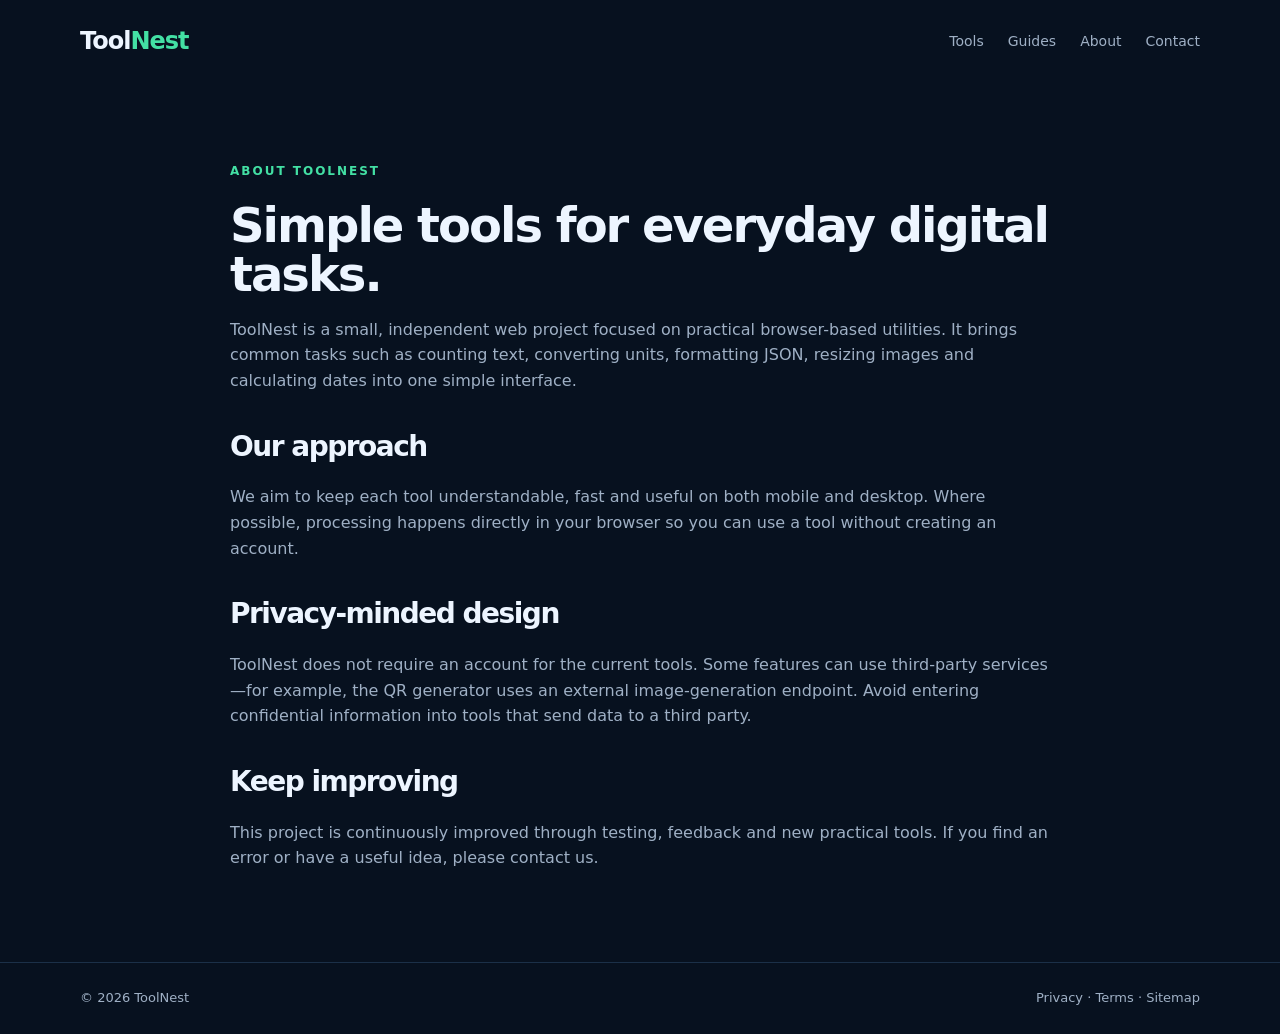
==== about.html @ 8628a06d "Prepare toolnest website" ====
<!doctype html><html lang="en"><head><meta charset="utf-8"><meta name="viewport" content="width=device-width,initial-scale=1"><title>About ToolNest</title><meta name="description" content="Learn what ToolNest is, how its browser-based tools work and the principles behind the project."><link rel="canonical" href="https://toolnest-three-kappa.vercel.app/about.html"><link rel="stylesheet" href="style.css"></head><body><header><div class="wrap nav"><a class="logo" href="index.html">Tool<span>Nest</span></a><nav><a href="index.html#tools">Tools</a><a href="guides.html">Guides</a><a href="about.html">About</a><a href="contact.html">Contact</a></nav></div></header><main class="wrap section article"><b>ABOUT TOOLNEST</b><h1>Simple tools for everyday digital tasks.</h1><p>ToolNest is a small, independent web project focused on practical browser-based utilities. It brings common tasks such as counting text, converting units, formatting JSON, resizing images and calculating dates into one simple interface.</p><h2>Our approach</h2><p>We aim to keep each tool understandable, fast and useful on both mobile and desktop. Where possible, processing happens directly in your browser so you can use a tool without creating an account.</p><h2>Privacy-minded design</h2><p>ToolNest does not require an account for the current tools. Some features can use third-party services—for example, the QR generator uses an external image-generation endpoint. Avoid entering confidential information into tools that send data to a third party.</p><h2>Keep improving</h2><p>This project is continuously improved through testing, feedback and new practical tools. If you find an error or have a useful idea, please contact us.</p></main><footer><div class="wrap"><span>© 2026 ToolNest</span><span><a href="privacy.html">Privacy</a> · <a href="terms.html">Terms</a> · <a href="sitemap.xml">Sitemap</a></span></div></footer></body></html>
---- style.css ----
:root{--bg:#07111f;--panel:#0d1b2d;--panel2:#10243a;--text:#edf5ff;--muted:#9fb0c5;--accent:#43e0a4;--blue:#5ca8ff;--line:#1b3048}*{box-sizing:border-box}html{scroll-behavior:smooth}body{margin:0;background:var(--bg);color:var(--text);font-family:Inter,system-ui,-apple-system,Segoe UI,sans-serif;line-height:1.6}a{color:inherit;text-decoration:none}.wrap{width:min(1120px,92%);margin:auto}.nav{display:flex;justify-content:space-between;align-items:center;padding:22px 0}.logo{font-size:24px;font-weight:900;letter-spacing:-1px}.logo span{color:var(--accent)}nav{display:flex;gap:24px;color:var(--muted);font-size:14px}nav a:hover,.textlink:hover{color:var(--accent)}.hero{padding:85px 0 55px;background:radial-gradient(circle at 80% 20%,#12375b 0,transparent 35%),linear-gradient(180deg,#091a2d,#07111f)}.hero b,.section>b{font-size:12px;letter-spacing:2px;color:var(--accent)}h1{font-size:clamp(44px,8vw,78px);line-height:1.02;letter-spacing:-4px;margin:18px 0}h1 span{color:var(--blue)}h2{font-size:clamp(28px,4vw,44px);line-height:1.1;margin:8px 0 22px;letter-spacing:-1.5px}.hero p{max-width:650px;color:var(--muted);font-size:18px}.searchbox{display:flex;max-width:620px;background:#fff;border-radius:14px;padding:5px;margin-top:28px}.searchbox input{flex:1;border:0;outline:0;padding:15px;background:transparent;font-size:16px}.searchbox span{color:#07111f;font-size:26px;padding:7px 14px}.hero-note{font-size:13px!important;margin-top:12px}.section{padding:75px 0}.head{display:flex;justify-content:space-between;align-items:end;margin-bottom:25px}.head>span{color:var(--muted);font-size:14px}.grid{display:grid;grid-template-columns:repeat(4,1fr);gap:16px}.card,.guide{background:var(--panel);border:1px solid var(--line);border-radius:18px;padding:22px;transition:.2s}.card:hover,.guide:hover{transform:translateY(-3px);border-color:#315477}.card .icon{font-size:30px}.card h3{margin:14px 0 6px}.card p,.guide p{color:var(--muted);font-size:14px;min-height:48px}.card button,.btn,.button-row button,.tool-ui>button{border:0;background:var(--accent);color:#061218;font-weight:800;border-radius:10px;padding:10px 14px;cursor:pointer}.adbox{margin:5px auto 20px;text-align:center;border:1px dashed #36516e;color:#71849a;padding:28px;border-radius:14px}.alt{background:#0a1727}.narrow{max-width:850px}.feature-row{display:flex;gap:15px;margin-top:28px}.feature-row div{flex:1;background:var(--panel);border:1px solid var(--line);padding:18px;border-radius:14px}.feature-row strong{display:block;font-size:28px;color:var(--accent)}.feature-row span{color:var(--muted);font-size:13px}.guide-grid{display:grid;grid-template-columns:repeat(3,1fr);gap:16px}.guide{display:block}.guide span{color:var(--accent);font-weight:800}.guide h3{margin:12px 0 4px}.textlink{color:var(--accent);font-size:14px}.faq{}.faq details,details{border-top:1px solid var(--line);padding:18px 0}summary{cursor:pointer;font-weight:700}details p{color:var(--muted)}footer{border-top:1px solid var(--line);padding:25px 0;color:var(--muted);font-size:13px}footer .wrap{display:flex;justify-content:space-between;gap:20px}footer a:hover{color:var(--accent)}.modal{position:fixed;inset:0;background:#000b;display:grid;place-items:center;padding:18px;z-index:20}.modal-card{width:min(650px,100%);max-height:90vh;overflow:auto;background:var(--panel2);border:1px solid #315477;border-radius:20px;padding:25px;position:relative}.close{position:absolute;right:15px;top:12px;border:0;background:transparent;color:#fff;font-size:30px;cursor:pointer}.tool-ui{display:grid;gap:12px}.tool-ui input,.tool-ui textarea{width:100%;border:1px solid #315477;background:#07111f;color:#fff;border-radius:10px;padding:12px;font:inherit}.tool-ui label{display:grid;gap:6px;color:var(--muted);font-size:13px}.button-row{display:flex;gap:8px;flex-wrap:wrap}.button-row button{background:#19324e;color:#fff}.result{background:#07111f;border:1px solid var(--line);border-radius:10px;padding:14px;white-space:pre-wrap;word-break:break-word}.stats{display:grid;grid-template-columns:repeat(2,1fr);gap:8px}.stats span{background:#07111f;padding:10px;border-radius:8px;color:var(--muted)}.qr{max-width:300px;display:block;margin:auto}.timer{text-align:center;font-size:64px;font-weight:900;letter-spacing:3px}.timer-row{display:flex;gap:8px;flex-wrap:wrap}.timer-row input{max-width:120px}.article{max-width:820px}.article h1{font-size:48px;letter-spacing:-2px}.article h2{font-size:28px;margin-top:38px}.article p,.article li{color:var(--muted)}.article li{margin:8px 0}@media(max-width:900px){.grid{grid-template-columns:repeat(2,1fr)}}@media(max-width:650px){nav{gap:10px;font-size:12px}.hero{padding-top:50px}h1{letter-spacing:-2px}.grid,.guide-grid{grid-template-columns:1fr}.feature-row{flex-direction:column}.head{align-items:start;gap:10px;flex-direction:column}footer .wrap{flex-direction:column}.article h1{font-size:38px}}
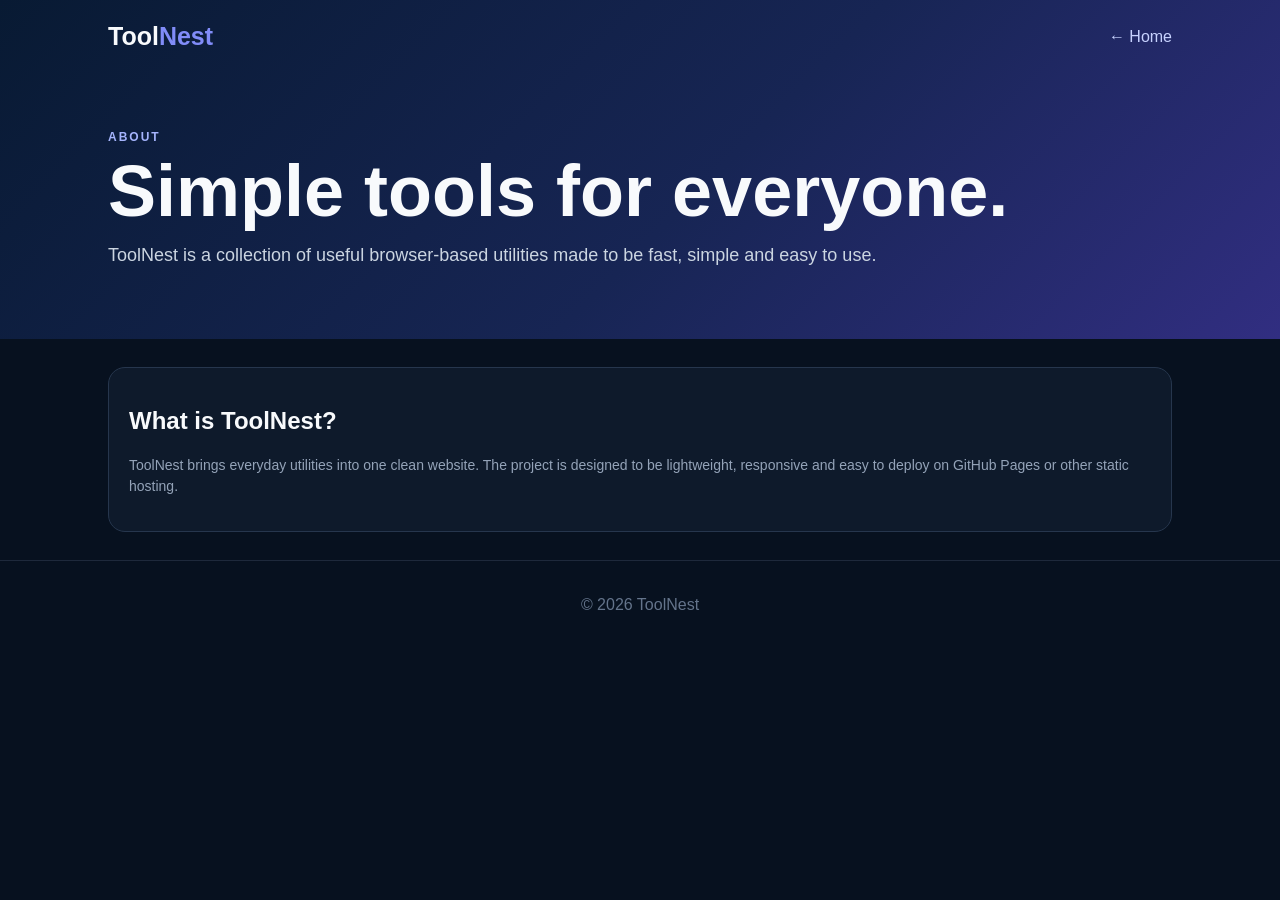
==== commit 72e6c363: "Toolnest2 Update a toolnest website" ====
--- a/about.html
+++ b/about.html
@@ -1 +1 @@
-<!doctype html><html lang="en"><head><meta charset="utf-8"><meta name="viewport" content="width=device-width,initial-scale=1"><title>About ToolNest</title><meta name="description" content="Learn what ToolNest is, how its browser-based tools work and the principles behind the project."><link rel="canonical" href="https://toolnest-three-kappa.vercel.app/about.html"><link rel="stylesheet" href="style.css"></head><body><header><div class="wrap nav"><a class="logo" href="index.html">Tool<span>Nest</span></a><nav><a href="index.html#tools">Tools</a><a href="guides.html">Guides</a><a href="about.html">About</a><a href="contact.html">Contact</a></nav></div></header><main class="wrap section article"><b>ABOUT TOOLNEST</b><h1>Simple tools for everyday digital tasks.</h1><p>ToolNest is a small, independent web project focused on practical browser-based utilities. It brings common tasks such as counting text, converting units, formatting JSON, resizing images and calculating dates into one simple interface.</p><h2>Our approach</h2><p>We aim to keep each tool understandable, fast and useful on both mobile and desktop. Where possible, processing happens directly in your browser so you can use a tool without creating an account.</p><h2>Privacy-minded design</h2><p>ToolNest does not require an account for the current tools. Some features can use third-party services—for example, the QR generator uses an external image-generation endpoint. Avoid entering confidential information into tools that send data to a third party.</p><h2>Keep improving</h2><p>This project is continuously improved through testing, feedback and new practical tools. If you find an error or have a useful idea, please contact us.</p></main><footer><div class="wrap"><span>© 2026 ToolNest</span><span><a href="privacy.html">Privacy</a> · <a href="terms.html">Terms</a> · <a href="sitemap.xml">Sitemap</a></span></div></footer></body></html>
+<!doctype html><html lang="en"><head><meta charset="UTF-8"><meta name="viewport" content="width=device-width,initial-scale=1"><title>About ToolNest</title><link rel="stylesheet" href="style.css"></head><body><header class="hero"><nav><div class="logo">Tool<span>Nest</span></div><a href="index.html">← Home</a></nav><div class="hero-content"><p class="badge">ABOUT</p><h1>Simple tools for everyone.</h1><p>ToolNest is a collection of useful browser-based utilities made to be fast, simple and easy to use.</p></div></header><main class="container"><div class="card"><h2>What is ToolNest?</h2><p>ToolNest brings everyday utilities into one clean website. The project is designed to be lightweight, responsive and easy to deploy on GitHub Pages or other static hosting.</p></div></main><footer>© 2026 ToolNest</footer></body></html>
--- a/style.css
+++ b/style.css
@@ -1 +1 @@
-:root{--bg:#07111f;--panel:#0d1b2d;--panel2:#10243a;--text:#edf5ff;--muted:#9fb0c5;--accent:#43e0a4;--blue:#5ca8ff;--line:#1b3048}*{box-sizing:border-box}html{scroll-behavior:smooth}body{margin:0;background:var(--bg);color:var(--text);font-family:Inter,system-ui,-apple-system,Segoe UI,sans-serif;line-height:1.6}a{color:inherit;text-decoration:none}.wrap{width:min(1120px,92%);margin:auto}.nav{display:flex;justify-content:space-between;align-items:center;padding:22px 0}.logo{font-size:24px;font-weight:900;letter-spacing:-1px}.logo span{color:var(--accent)}nav{display:flex;gap:24px;color:var(--muted);font-size:14px}nav a:hover,.textlink:hover{color:var(--accent)}.hero{padding:85px 0 55px;background:radial-gradient(circle at 80% 20%,#12375b 0,transparent 35%),linear-gradient(180deg,#091a2d,#07111f)}.hero b,.section>b{font-size:12px;letter-spacing:2px;color:var(--accent)}h1{font-size:clamp(44px,8vw,78px);line-height:1.02;letter-spacing:-4px;margin:18px 0}h1 span{color:var(--blue)}h2{font-size:clamp(28px,4vw,44px);line-height:1.1;margin:8px 0 22px;letter-spacing:-1.5px}.hero p{max-width:650px;color:var(--muted);font-size:18px}.searchbox{display:flex;max-width:620px;background:#fff;border-radius:14px;padding:5px;margin-top:28px}.searchbox input{flex:1;border:0;outline:0;padding:15px;background:transparent;font-size:16px}.searchbox span{color:#07111f;font-size:26px;padding:7px 14px}.hero-note{font-size:13px!important;margin-top:12px}.section{padding:75px 0}.head{display:flex;justify-content:space-between;align-items:end;margin-bottom:25px}.head>span{color:var(--muted);font-size:14px}.grid{display:grid;grid-template-columns:repeat(4,1fr);gap:16px}.card,.guide{background:var(--panel);border:1px solid var(--line);border-radius:18px;padding:22px;transition:.2s}.card:hover,.guide:hover{transform:translateY(-3px);border-color:#315477}.card .icon{font-size:30px}.card h3{margin:14px 0 6px}.card p,.guide p{color:var(--muted);font-size:14px;min-height:48px}.card button,.btn,.button-row button,.tool-ui>button{border:0;background:var(--accent);color:#061218;font-weight:800;border-radius:10px;padding:10px 14px;cursor:pointer}.adbox{margin:5px auto 20px;text-align:center;border:1px dashed #36516e;color:#71849a;padding:28px;border-radius:14px}.alt{background:#0a1727}.narrow{max-width:850px}.feature-row{display:flex;gap:15px;margin-top:28px}.feature-row div{flex:1;background:var(--panel);border:1px solid var(--line);padding:18px;border-radius:14px}.feature-row strong{display:block;font-size:28px;color:var(--accent)}.feature-row span{color:var(--muted);font-size:13px}.guide-grid{display:grid;grid-template-columns:repeat(3,1fr);gap:16px}.guide{display:block}.guide span{color:var(--accent);font-weight:800}.guide h3{margin:12px 0 4px}.textlink{color:var(--accent);font-size:14px}.faq{}.faq details,details{border-top:1px solid var(--line);padding:18px 0}summary{cursor:pointer;font-weight:700}details p{color:var(--muted)}footer{border-top:1px solid var(--line);padding:25px 0;color:var(--muted);font-size:13px}footer .wrap{display:flex;justify-content:space-between;gap:20px}footer a:hover{color:var(--accent)}.modal{position:fixed;inset:0;background:#000b;display:grid;place-items:center;padding:18px;z-index:20}.modal-card{width:min(650px,100%);max-height:90vh;overflow:auto;background:var(--panel2);border:1px solid #315477;border-radius:20px;padding:25px;position:relative}.close{position:absolute;right:15px;top:12px;border:0;background:transparent;color:#fff;font-size:30px;cursor:pointer}.tool-ui{display:grid;gap:12px}.tool-ui input,.tool-ui textarea{width:100%;border:1px solid #315477;background:#07111f;color:#fff;border-radius:10px;padding:12px;font:inherit}.tool-ui label{display:grid;gap:6px;color:var(--muted);font-size:13px}.button-row{display:flex;gap:8px;flex-wrap:wrap}.button-row button{background:#19324e;color:#fff}.result{background:#07111f;border:1px solid var(--line);border-radius:10px;padding:14px;white-space:pre-wrap;word-break:break-word}.stats{display:grid;grid-template-columns:repeat(2,1fr);gap:8px}.stats span{background:#07111f;padding:10px;border-radius:8px;color:var(--muted)}.qr{max-width:300px;display:block;margin:auto}.timer{text-align:center;font-size:64px;font-weight:900;letter-spacing:3px}.timer-row{display:flex;gap:8px;flex-wrap:wrap}.timer-row input{max-width:120px}.article{max-width:820px}.article h1{font-size:48px;letter-spacing:-2px}.article h2{font-size:28px;margin-top:38px}.article p,.article li{color:var(--muted)}.article li{margin:8px 0}@media(max-width:900px){.grid{grid-template-columns:repeat(2,1fr)}}@media(max-width:650px){nav{gap:10px;font-size:12px}.hero{padding-top:50px}h1{letter-spacing:-2px}.grid,.guide-grid{grid-template-columns:1fr}.feature-row{flex-direction:column}.head{align-items:start;gap:10px;flex-direction:column}footer .wrap{flex-direction:column}.article h1{font-size:38px}}
+*{box-sizing:border-box}body{margin:0;background:#07111f;color:#f8fafc;font-family:Inter,Arial,sans-serif}a{color:#c7d2fe;text-decoration:none}.hero{background:linear-gradient(135deg,#081a33,#172554 55%,#312e81);padding-bottom:55px}nav{max-width:1100px;margin:auto;padding:22px 18px;display:flex;justify-content:space-between;align-items:center}.logo{font-size:25px;font-weight:800}.logo span{color:#818cf8}.hero-content{max-width:1100px;margin:auto;padding:45px 18px 0}.badge{letter-spacing:2px;color:#a5b4fc;font-size:12px;font-weight:bold}.hero h1{font-size:clamp(40px,7vw,72px);line-height:.98;margin:12px 0}.hero h1 span{color:#a5b4fc}.hero p:not(.badge){color:#cbd5e1;font-size:18px}.search{margin-top:22px;width:100%;max-width:720px;padding:17px 18px;border:1px solid #475569;border-radius:14px;background:#081321;color:#fff;font-size:16px;outline:none}.container{max-width:1100px;margin:auto;padding:28px 18px}.ad{padding:24px;text-align:center;border:1px dashed #475569;border-radius:14px;color:#94a3b8;margin-bottom:28px}.section-head{display:flex;justify-content:space-between;align-items:center}.section-head h2{font-size:28px}.section-head span{color:#94a3b8}.tools{display:grid;grid-template-columns:repeat(auto-fit,minmax(230px,1fr));gap:16px}.card{background:#0e1a2b;border:1px solid #26364d;border-radius:17px;padding:20px;transition:.2s}.card:hover{transform:translateY(-4px);border-color:#6366f1}.icon{font-size:28px}.card h3{margin:13px 0 8px}.card p{color:#94a3b8;font-size:14px;min-height:38px;line-height:1.5}button{background:#6366f1;color:white;border:0;border-radius:10px;padding:11px 15px;cursor:pointer;font-weight:700}button:hover{background:#818cf8}.faq{margin:50px 0}.faq details{background:#0e1a2b;border:1px solid #26364d;border-radius:12px;padding:15px;margin:10px 0}.faq p{color:#94a3b8}footer{text-align:center;padding:35px;color:#64748b;border-top:1px solid #1e293b}
